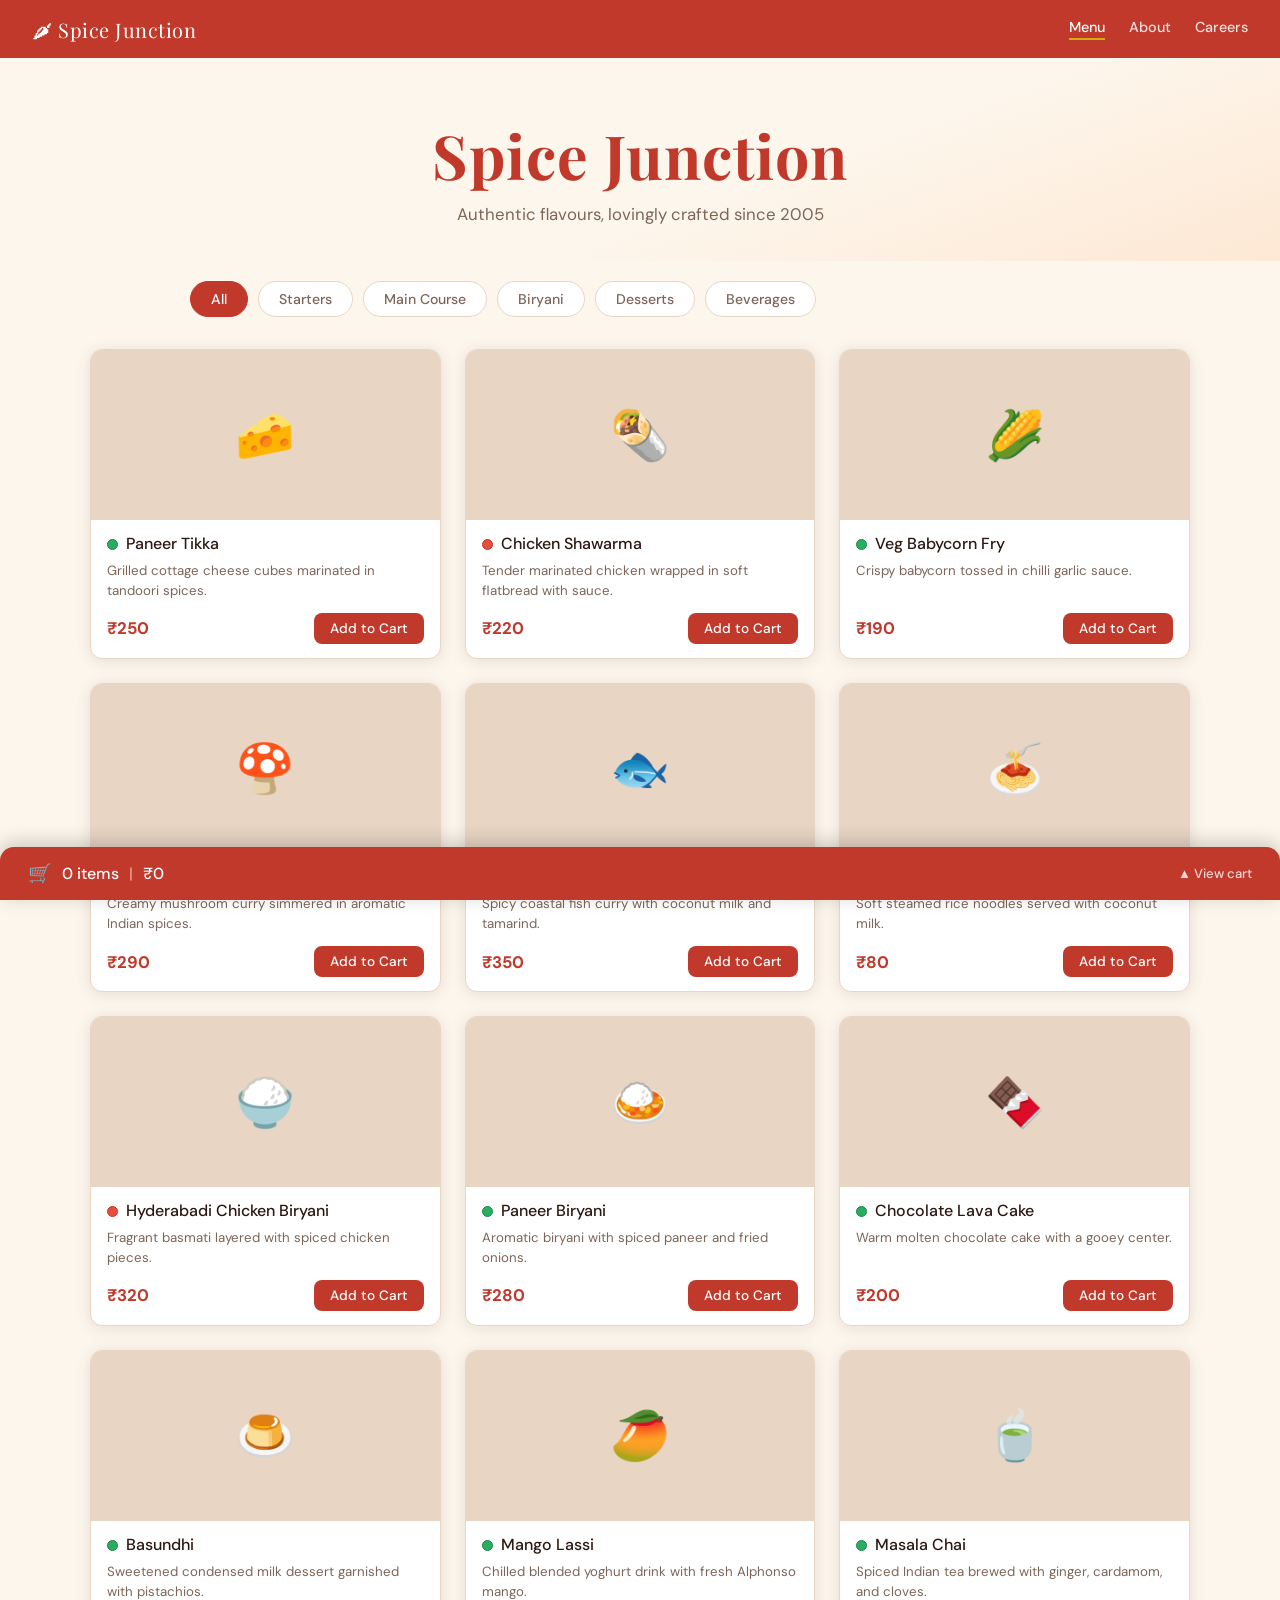
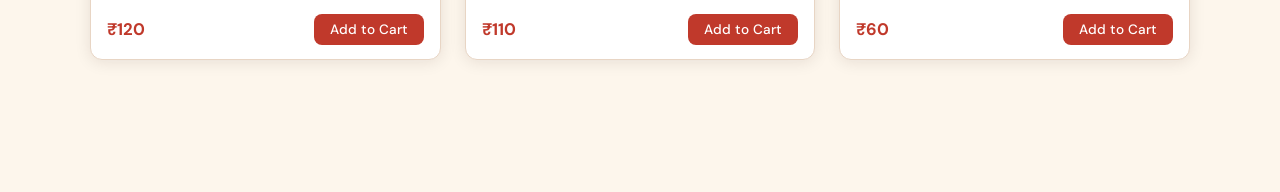
==== Page_1_Menu/index.html @ 114315bd "Spice Junction Restaurant Hackathon - Full Project" ====
<!DOCTYPE html>
<html lang="en">
<head>
  <meta charset="UTF-8" />
  <meta name="viewport" content="width=device-width, initial-scale=1.0" />
  <title>Menu — Spice Junction</title>
  <link rel="stylesheet" href="style.css" />
  <link rel="preconnect" href="https://fonts.googleapis.com" />
  <link href="https://fonts.googleapis.com/css2?family=Playfair+Display:wght@700&family=DM+Sans:wght@400;500&display=swap" rel="stylesheet" />
</head>
<body>

  <!-- ── NAVBAR ── -->
  <nav class="navbar">
    <a class="nav-brand" href="index.html">🌶 Spice Junction</a>
    <div class="nav-links">
      <a href="index.html" class="active">Menu</a>
      <a href="../Page_2_About/index.html">About</a>
      <a href="../Page_3_Careers/careers.html">Careers</a>
    </div>
  </nav>

  <!-- ── HEADER ── -->
  <header class="site-header">
    <h1>Spice Junction</h1>
    <p class="tagline">Authentic flavours, lovingly crafted since 2005</p>
  </header>

  <!-- ── CATEGORY FILTERS ── -->
  <section class="filter-section">
    <div class="filter-bar" id="filterBar">
      <button class="filter-btn active" data-category="All">All</button>
      <button class="filter-btn" data-category="Starters">Starters</button>
      <button class="filter-btn" data-category="Main Course">Main Course</button>
      <button class="filter-btn" data-category="Biryani">Biryani</button>
      <button class="filter-btn" data-category="Desserts">Desserts</button>
      <button class="filter-btn" data-category="Beverages">Beverages</button>
    </div>
  </section>

  <!-- ── MENU GRID ── -->
  <main class="menu-section">
    <div class="menu-grid" id="menuGrid">
      <!-- Cards injected by script.js -->
    </div>
  </main>

  <!-- ── CART BAR ── -->
  <div class="cart-bar" id="cartBar">
    <div class="cart-bar-inner" id="cartBarInner">
      <span class="cart-icon">🛒</span>
      <span id="cartCount">0 items</span>
      <span class="cart-sep">|</span>
      <span id="cartTotal">₹0</span>
      <span class="cart-toggle-hint">▲ View cart</span>
    </div>

    <!-- Expanded breakdown -->
    <div class="cart-breakdown" id="cartBreakdown">
      <div class="breakdown-header">Order Summary</div>
      <div id="breakdownList"></div>
      <div class="breakdown-total" id="breakdownTotal"></div>
    </div>
  </div>

  <script src="script.js"></script>
</body>
</html>
---- Page_1_Menu/style.css ----
/* ── RESET & BASE ── */
*, *::before, *::after { box-sizing: border-box; margin: 0; padding: 0; }

:root {
  --spice:    #c0392b;
  --spice-dk: #922b21;
  --gold:     #d4ac0d;
  --bg:       #fdf6ec;
  --surface:  #ffffff;
  --text:     #2c1810;
  --muted:    #7d6558;
  --border:   #e8d5c4;
  --radius:   12px;
  --shadow:   0 2px 16px rgba(44,24,16,.10);
}

body {
  font-family: 'DM Sans', sans-serif;
  background: var(--bg);
  color: var(--text);
  padding-bottom: 100px; /* room for sticky cart bar */
}

/* ── NAVBAR ── */
.navbar {
  display: flex;
  align-items: center;
  justify-content: space-between;
  padding: 0 32px;
  height: 58px;
  background: var(--spice);
  position: sticky;
  top: 0;
  z-index: 100;
}

.nav-brand {
  font-family: 'Playfair Display', serif;
  font-size: 1.25rem;
  color: #fff;
  text-decoration: none;
  letter-spacing: .5px;
}

.nav-links { display: flex; gap: 24px; }

.nav-links a {
  color: rgba(255,255,255,.85);
  text-decoration: none;
  font-size: .9rem;
  font-weight: 500;
  transition: color .2s;
}

.nav-links a:hover,
.nav-links a.active { color: #fff; border-bottom: 2px solid var(--gold); padding-bottom: 2px; }

/* ── HEADER ── */
.site-header {
  text-align: center;
  padding: 56px 20px 36px;
  background: linear-gradient(160deg, #fdf6ec 60%, #fde8d4);
}

.site-header h1 {
  font-family: 'Playfair Display', serif;
  font-size: clamp(2.4rem, 5vw, 3.8rem);
  color: var(--spice);
  letter-spacing: 1px;
}

.tagline {
  margin-top: 8px;
  color: var(--muted);
  font-size: 1.05rem;
}

/* ── FILTER BAR ── */
.filter-section { padding: 20px 32px 8px; }

.filter-bar {
  display: flex;
  flex-wrap: wrap;
  gap: 10px;
  max-width: 900px;
  margin: 0 auto;
}

.filter-btn {
  padding: 8px 20px;
  border: 1.5px solid var(--border);
  border-radius: 999px;
  background: var(--surface);
  color: var(--muted);
  font-family: 'DM Sans', sans-serif;
  font-size: .88rem;
  font-weight: 500;
  cursor: pointer;
  transition: all .2s;
}

.filter-btn:hover { border-color: var(--spice); color: var(--spice); }

.filter-btn.active {
  background: var(--spice);
  border-color: var(--spice);
  color: #fff;
}

/* ── MENU GRID ── */
.menu-section { padding: 24px 32px 32px; }

.menu-grid {
  display: grid;
  grid-template-columns: repeat(3, 1fr);
  gap: 24px;
  max-width: 1100px;
  margin: 0 auto;
}

/* ── MENU CARD ── */
.menu-card {
  background: var(--surface);
  border-radius: var(--radius);
  box-shadow: var(--shadow);
  border: 1px solid var(--border);
  overflow: hidden;
  display: flex;
  flex-direction: column;
  transition: transform .25s, box-shadow .25s;
}

.menu-card:hover {
  transform: translateY(-6px);
  box-shadow: 0 10px 28px rgba(44,24,16,.15);
}

.card-image {
  width: 100%;
  height: 170px;
  object-fit: cover;
  background: var(--border);
  display: flex;
  align-items: center;
  justify-content: center;
  font-size: 3rem;
}

.card-body { padding: 14px 16px; flex: 1; display: flex; flex-direction: column; }

.card-name-row {
  display: flex;
  align-items: center;
  gap: 8px;
  margin-bottom: 6px;
}

.veg-dot {
  width: 11px;
  height: 11px;
  border-radius: 50%;
  flex-shrink: 0;
  border: 1.5px solid;
}

.veg-dot.veg    { background: #27ae60; border-color: #1e8449; }
.veg-dot.nonveg { background: #e74c3c; border-color: #c0392b; }

.card-name {
  font-size: 1rem;
  font-weight: 500;
  color: var(--text);
  line-height: 1.3;
}

.card-desc {
  font-size: .83rem;
  color: var(--muted);
  margin-bottom: 12px;
  line-height: 1.5;
  flex: 1;
}

.card-footer {
  display: flex;
  align-items: center;
  justify-content: space-between;
  margin-top: auto;
}

.card-price {
  font-size: 1.05rem;
  font-weight: 700;
  color: var(--spice);
}

.add-btn {
  padding: 7px 16px;
  background: var(--spice);
  color: #fff;
  border: none;
  border-radius: 8px;
  font-family: 'DM Sans', sans-serif;
  font-size: .85rem;
  font-weight: 500;
  cursor: pointer;
  transition: background .2s, transform .1s;
}

.add-btn:hover       { background: var(--spice-dk); }
.add-btn:active      { transform: scale(.96); }
.add-btn.added       { background: #27ae60; }

/* ── CART BAR ── */
.cart-bar {
  position: fixed;
  bottom: 0; left: 0; right: 0;
  background: var(--spice);
  color: #fff;
  z-index: 200;
  border-radius: 14px 14px 0 0;
  overflow: hidden;
  box-shadow: 0 -4px 20px rgba(0,0,0,.2);
}

.cart-bar-inner {
  display: flex;
  align-items: center;
  gap: 10px;
  padding: 14px 28px;
  cursor: pointer;
  font-weight: 500;
}

.cart-icon { font-size: 1.2rem; }
.cart-sep  { opacity: .5; }
.cart-toggle-hint { margin-left: auto; font-size: .82rem; opacity: .8; }

/* Expanded cart */
.cart-breakdown {
  display: none;
  border-top: 1px solid rgba(255,255,255,.2);
  padding: 16px 28px;
  max-height: 240px;
  overflow-y: auto;
  background: var(--spice-dk);
}

.cart-breakdown.open { display: block; }

.breakdown-header {
  font-family: 'Playfair Display', serif;
  font-size: 1rem;
  margin-bottom: 10px;
  opacity: .9;
}

.breakdown-row {
  display: flex;
  justify-content: space-between;
  font-size: .88rem;
  padding: 4px 0;
  opacity: .9;
}

.breakdown-total {
  border-top: 1px solid rgba(255,255,255,.25);
  margin-top: 8px;
  padding-top: 8px;
  font-weight: 700;
  display: flex;
  justify-content: space-between;
}

/* ── RESPONSIVE ── */
@media (max-width: 900px) {
  .menu-grid { grid-template-columns: repeat(2, 1fr); }
}

@media (max-width: 600px) {
  .menu-grid { grid-template-columns: 1fr; }
  .navbar { padding: 0 16px; }
  .menu-section { padding: 16px; }
}

@media (max-width: 480px) {
  .nav-links { gap: 12px; }
  .filter-section { padding: 16px 16px 4px; }
}
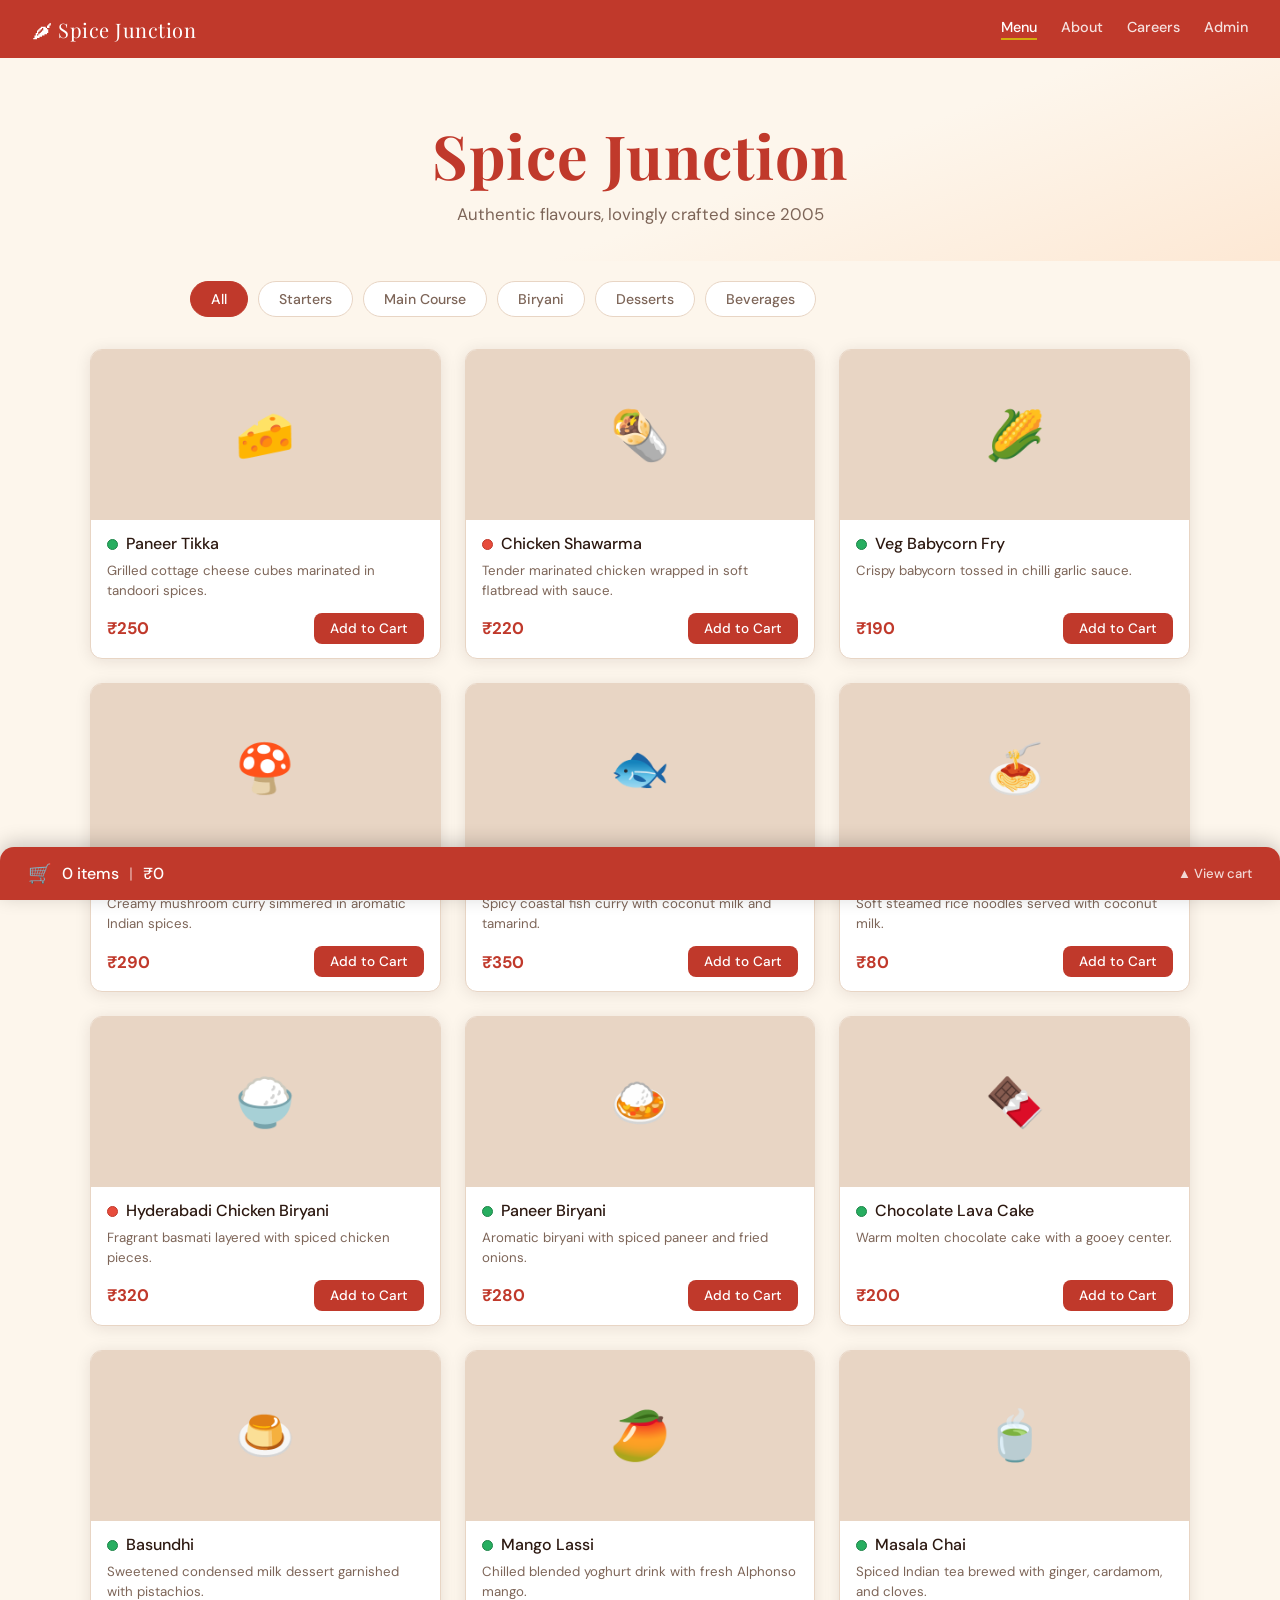
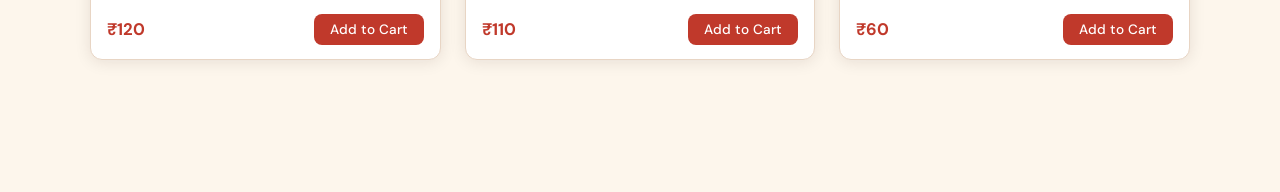
==== commit 0c8b66b8: "Add Admin link to navigation menu" ====
--- a/Page_1_Menu/index.html
+++ b/Page_1_Menu/index.html
@@ -17,6 +17,7 @@
       <a href="index.html" class="active">Menu</a>
       <a href="../Page_2_About/index.html">About</a>
       <a href="../Page_3_Careers/careers.html">Careers</a>
+      <a href="../Page_3_Careers/admin.html">Admin</a>
     </div>
   </nav>
 
@@ -65,4 +66,4 @@
 
   <script src="script.js"></script>
 </body>
-</html>+</html>
